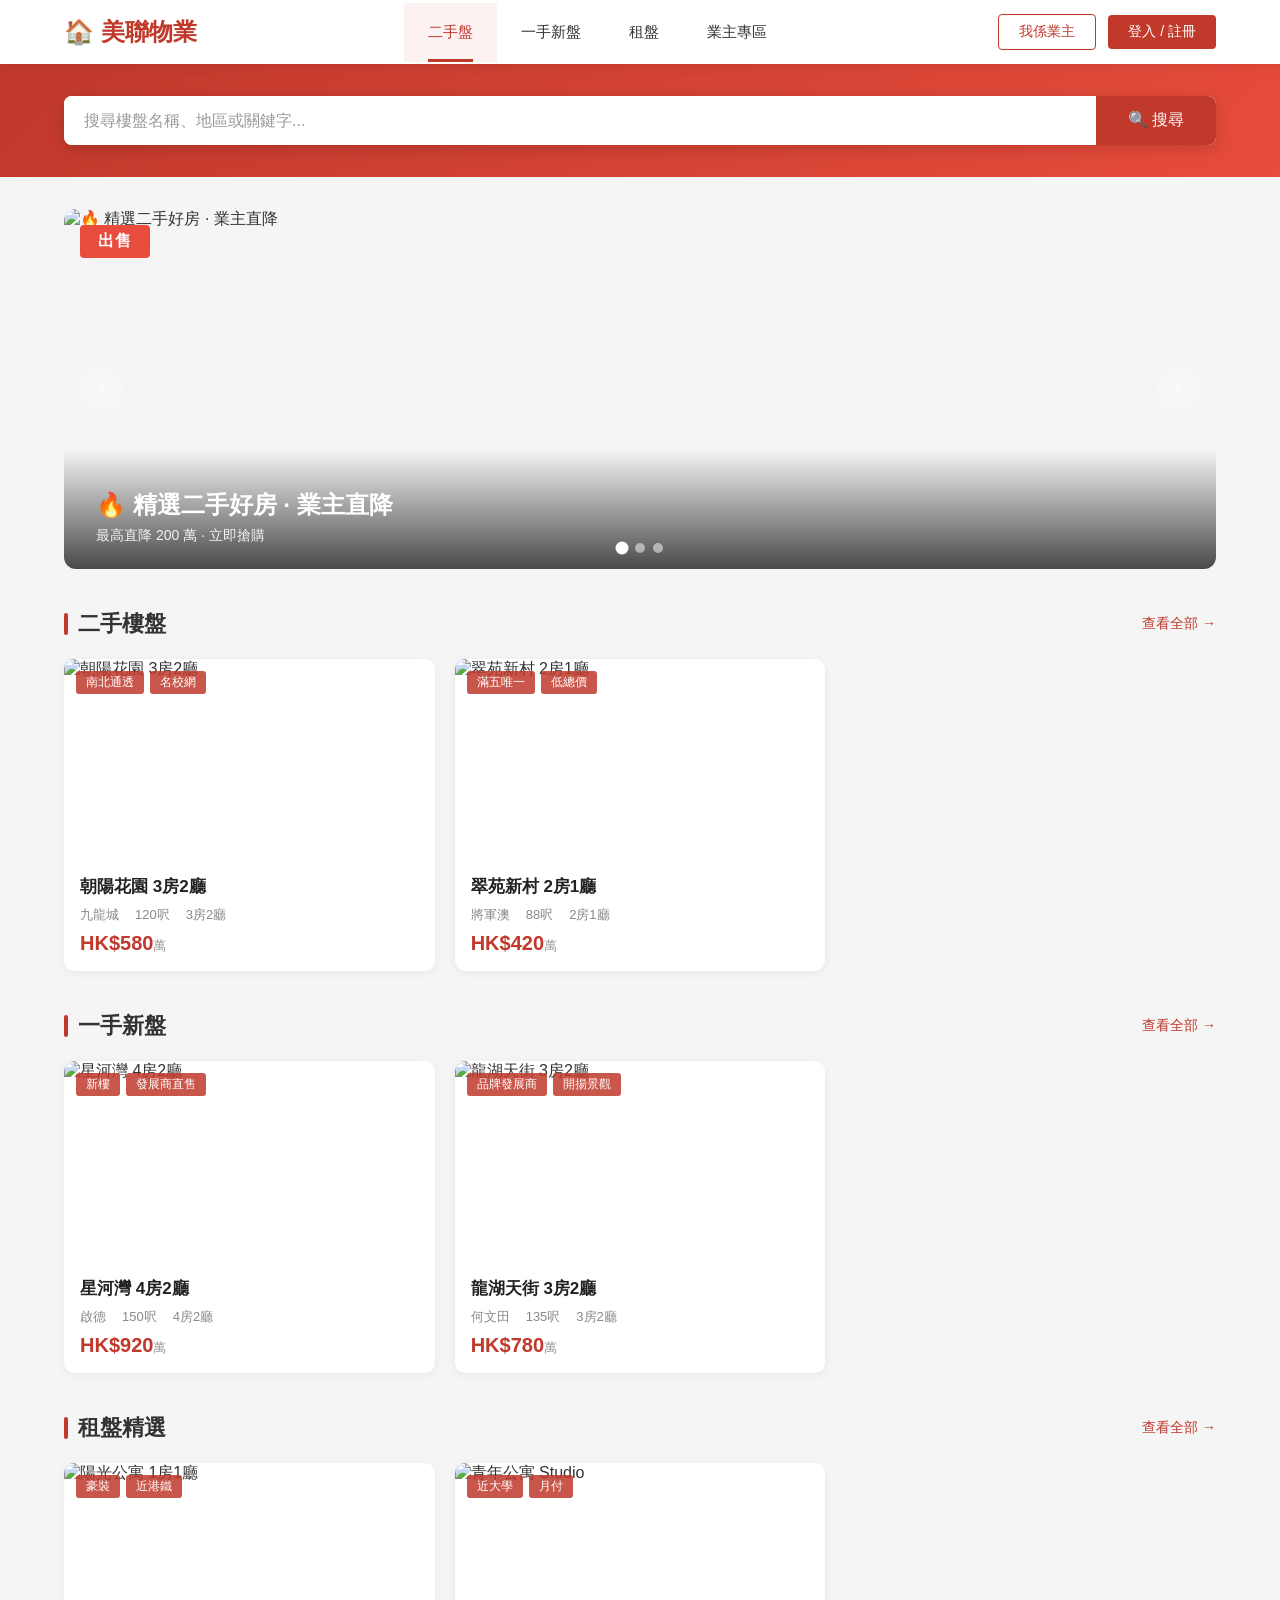
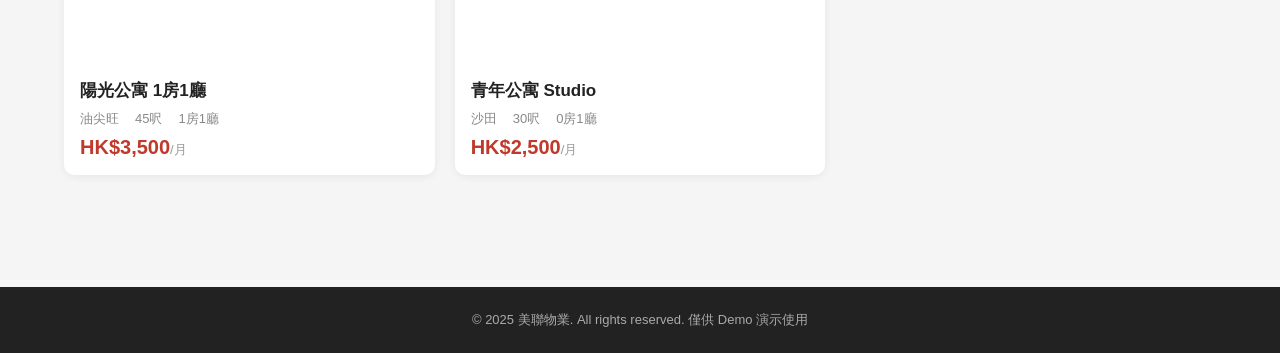
==== index.html @ 7ba90709 "Add files via upload" ====
<!DOCTYPE html>
<html lang="zh-HK">
<head>
  <meta charset="UTF-8">
  <meta name="viewport" content="width=device-width, initial-scale=1.0">
  <title>美聯物業 - 搵好樓，上美聯</title>
  <link rel="stylesheet" href="website.css">
  <script charset="UTF-8" src="./sensorsdata.min.js"></script>
  <script charset="UTF-8">
  var sensors = window['sensorsDataAnalytic201505'];
  sensors.init({
    server_url: 'https://westkdemodatasink.sensorsdata.cn/sa?project=Retail',
    is_track_single_page: true,
    heatmap: {
      clickmap: 'default',   
      scroll_notice_map: 'default'
    },
    use_client_time:true,
    send_type:'beacon',
    show_log:true
  });
  sensors.quick('autoTrack');
  </script>
</head>
<body>
  <header class="header">
    <div class="header-top">
      <a href="#" class="logo">🏠 美聯物業</a>
      <nav>
        <ul class="nav-links">
          <li><a href="#second-hand" class="active">二手盤</a></li>
          <li><a href="#new-property">一手新盤</a></li>
          <li><a href="#rental">租盤</a></li>
          <li><a href="#owner">業主專區</a></li>
        </ul>
      </nav>
      <div class="header-actions">
        <button class="btn-owner">我係業主</button>
        <button class="btn-login" id="loginBtn">登入 / 註冊</button>
      </div>
    </div>
  </header>

  <section class="search-section">
    <div class="search-container">
      <div class="search-box">
        <input type="text" id="searchInput" placeholder="搜尋樓盤名稱、地區或關鍵字...">
        <button id="searchBtn">🔍 搜尋</button>
      </div>
    </div>
    <div class="search-suggestions">
      <div class="suggestions-dropdown" id="suggestionsDropdown"></div>
    </div>
  </section>

  <main class="main-content">
    <section class="banner-section">
      <div class="banner-container" id="bannerContainer">
        <button class="banner-arrow prev" id="bannerPrev">‹</button>
        <button class="banner-arrow next" id="bannerNext">›</button>
        <div class="banner-dots" id="bannerDots"></div>
      </div>
    </section>

    <section class="property-section" id="second-hand">
      <div class="section-header"><h2>二手樓盤</h2><a href="#" class="view-all">查看全部 →</a></div>
      <div class="property-grid" id="secondHandGrid"></div>
    </section>
    <section class="property-section" id="new-property">
      <div class="section-header"><h2>一手新盤</h2><a href="#" class="view-all">查看全部 →</a></div>
      <div class="property-grid" id="newPropertyGrid"></div>
    </section>
    <section class="property-section" id="rental">
      <div class="section-header"><h2>租盤精選</h2><a href="#" class="view-all">查看全部 →</a></div>
      <div class="property-grid" id="rentalGrid"></div>
    </section>
  </main>

  <div class="detail-overlay" id="detailOverlay"><div class="detail-modal" id="detailContent"></div></div>

  <div class="login-overlay" id="loginOverlay">
    <div class="login-modal">
      <h3 id="formTitle">會員登入</h3>
      <p class="subtitle" id="formSubtitle">登入後查看完整樓盤資訊</p>
      <form id="loginForm">
        <div class="form-group"><label>手機號碼</label><input type="tel" id="phone" placeholder="請輸入手機號碼" required></div>
        <div class="form-group"><label>電子郵箱</label><input type="email" id="email" placeholder="請輸入郵箱" required></div>
        <div class="form-group" id="nameGroup" style="display:none"><label>姓名</label><input type="text" id="name" placeholder="請輸入姓名"></div>
        <div class="form-group" id="districtGroup" style="display:none">
          <label>偏好地區</label>
          <select id="district">
            <option value="">請選擇偏好地區</option>
            <option value="九龍城">九龍城</option><option value="啟德">啟德</option><option value="油尖旺">油尖旺</option><option value="將軍澳">將軍澳</option><option value="沙田">沙田</option><option value="何文田">何文田</option>
          </select>
        </div>
        <button type="submit" class="btn-submit" id="submitBtn">登入</button>
      </form>
      <p class="toggle-link" id="toggleText">仲未成為會員？<a id="toggleLink">立即註冊</a></p>
    </div>
  </div>

  <!-- 桌面版通知 Toast -->
  <div class="desktop-toast" id="desktopToast">
    <span class="toast-icon">🔔</span>
    <span class="toast-text"></span>
    <button class="toast-close" id="toastClose">✕</button>
  </div>

  <footer class="footer"><p>© 2025 美聯物業. All rights reserved. 僅供 Demo 演示使用</p></footer>

  <script src="data.js"></script>
  <script src="website.js"></script>
</body>
</html>
---- website.css ----
/* ========== 桌面版樣式 ========== */
* { margin: 0; padding: 0; box-sizing: border-box; }
body {
  font-family: -apple-system, BlinkMacSystemFont, 'Segoe UI', 'PingFang SC', 'Microsoft YaHei', 'Noto Sans HK', sans-serif;
  background: #f5f5f5; color: #333; min-width: 1024px;
}

/* 吸頂導航 */
.header { position: sticky; top: 0; z-index: 1000; background: #fff; box-shadow: 0 2px 12px rgba(0,0,0,0.08); }
.header-top { display: flex; align-items: center; justify-content: space-between; max-width: 1200px; margin: 0 auto; padding: 0 24px; height: 64px; }
.logo { font-size: 24px; font-weight: 700; color: #c0392b; text-decoration: none; }
.nav-links { display: flex; gap: 0; list-style: none; }
.nav-links a { display: block; padding: 20px 24px; color: #333; text-decoration: none; font-size: 15px; font-weight: 500; transition: 0.2s; position: relative; }
.nav-links a:hover, .nav-links a.active { color: #c0392b; background: #fdf2f2; }
.nav-links a::after { content: ''; position: absolute; bottom: 0; left: 24px; right: 24px; height: 3px; background: #c0392b; transform: scaleX(0); transition: 0.2s; }
.nav-links a:hover::after, .nav-links a.active::after { transform: scaleX(1); }
.header-actions { display: flex; align-items: center; gap: 12px; }
.btn-login { padding: 8px 20px; background: #c0392b; color: #fff; border: none; border-radius: 4px; font-size: 14px; cursor: pointer; }
.btn-login:hover { background: #a93226; }
.btn-login.logged-in { background: #27ae60; }
.btn-owner { padding: 8px 20px; background: transparent; color: #c0392b; border: 1px solid #c0392b; border-radius: 4px; font-size: 14px; cursor: pointer; }
.btn-owner:hover { background: #fdf2f2; }

/* 搜尋區域 */
.search-section { background: linear-gradient(135deg, #c0392b 0%, #e74c3c 100%); padding: 32px 0; }
.search-container { max-width: 1200px; margin: 0 auto; padding: 0 24px; }
.search-box { display: flex; background: #fff; border-radius: 8px; overflow: hidden; box-shadow: 0 4px 16px rgba(0,0,0,0.15); }
.search-box input { flex: 1; padding: 14px 20px; border: none; outline: none; font-size: 16px; }
.search-box input::placeholder { color: #999; }
.search-box button { padding: 14px 32px; background: #c0392b; color: #fff; border: none; font-size: 16px; cursor: pointer; }
.search-box button:hover { background: #a93226; }
.search-suggestions { max-width: 1200px; margin: 0 auto; padding: 0 24px; position: relative; }
.suggestions-dropdown { position: absolute; top: 8px; left: 24px; right: 24px; background: #fff; border-radius: 8px; box-shadow: 0 8px 24px rgba(0,0,0,0.15); display: none; z-index: 100; overflow: hidden; }
.suggestions-dropdown.show { display: block; }
.suggestion-item { padding: 12px 20px; cursor: pointer; font-size: 14px; border-bottom: 1px solid #f0f0f0; }
.suggestion-item:hover { background: #fdf2f2; color: #c0392b; }

/* 主內容 */
.main-content { max-width: 1200px; margin: 0 auto; padding: 32px 24px; }

/* Banner 輪播 */
.banner-section { margin-bottom: 40px; }
.banner-container { position: relative; border-radius: 12px; overflow: hidden; height: 360px; }
.banner-slide { position: absolute; top: 0; left: 0; width: 100%; height: 100%; opacity: 0; transition: opacity 0.6s; cursor: pointer; }
.banner-slide.active { opacity: 1; }
.banner-slide img { width: 100%; height: 100%; object-fit: cover; }

/* 出售 / 租賃標籤 */
.banner-tag {
  position: absolute;
  top: 16px;
  left: 16px;
  padding: 6px 18px;
  border-radius: 4px;
  font-size: 16px;
  font-weight: 700;
  color: #fff;
  z-index: 5;
  letter-spacing: 1px;
}
.banner-tag.sale { background: #e74c3c; }
.banner-tag.rent { background: #2980b9; }

.banner-caption { position: absolute; bottom: 0; left: 0; right: 0; padding: 40px 32px 24px; background: linear-gradient(transparent, rgba(0,0,0,0.7)); color: #fff; }
.banner-caption h3 { font-size: 24px; margin-bottom: 6px; }
.banner-caption p { font-size: 14px; opacity: 0.9; }
.banner-arrow { position: absolute; top: 50%; transform: translateY(-50%); width: 44px; height: 44px; background: rgba(255,255,255,0.2); backdrop-filter: blur(4px); border: none; border-radius: 50%; color: #fff; font-size: 18px; cursor: pointer; z-index: 10; }
.banner-arrow:hover { background: rgba(255,255,255,0.4); }
.banner-arrow.prev { left: 16px; }
.banner-arrow.next { right: 16px; }
.banner-dots { position: absolute; bottom: 16px; left: 50%; transform: translateX(-50%); display: flex; gap: 8px; z-index: 10; }
.banner-dot { width: 10px; height: 10px; border-radius: 50%; background: rgba(255,255,255,0.5); border: none; cursor: pointer; }
.banner-dot.active { background: #fff; transform: scale(1.3); }

/* 板塊標題 */
.section-header { display: flex; align-items: center; justify-content: space-between; margin-bottom: 20px; }
.section-header h2 { font-size: 22px; font-weight: 600; position: relative; padding-left: 14px; }
.section-header h2::before { content: ''; position: absolute; left: 0; top: 4px; bottom: 4px; width: 4px; background: #c0392b; border-radius: 2px; }
.section-header .view-all { color: #c0392b; text-decoration: none; font-size: 14px; }
.section-header .view-all:hover { text-decoration: underline; }

/* 樓盤列表 */
.property-section { margin-bottom: 40px; }
.property-grid { display: grid; grid-template-columns: repeat(3, 1fr); gap: 20px; }
.property-card { background: #fff; border-radius: 10px; overflow: hidden; box-shadow: 0 2px 8px rgba(0,0,0,0.06); cursor: pointer; transition: transform 0.2s, box-shadow 0.2s; }
.property-card:hover { transform: translateY(-4px); box-shadow: 0 8px 24px rgba(0,0,0,0.12); }
.property-card .card-image { position: relative; height: 200px; overflow: hidden; }
.property-card .card-image img { width: 100%; height: 100%; object-fit: cover; transition: 0.3s; }
.property-card:hover .card-image img { transform: scale(1.05); }
.property-card .card-tags { position: absolute; top: 12px; left: 12px; display: flex; gap: 6px; }
.property-card .card-tags span { padding: 3px 10px; background: rgba(192,57,43,0.85); color: #fff; font-size: 12px; border-radius: 3px; }
.property-card .card-body { padding: 16px; }
.property-card .card-body h4 { font-size: 17px; font-weight: 600; margin-bottom: 8px; color: #222; }
.property-card .card-body .card-meta { display: flex; gap: 16px; color: #888; font-size: 13px; margin-bottom: 8px; }
.property-card .card-body .card-price { font-size: 20px; font-weight: 700; color: #c0392b; }
.property-card .card-body .card-price .unit { font-size: 13px; font-weight: 400; color: #999; }

/* 詳情彈窗 */
.detail-overlay { position: fixed; top: 0; left: 0; right: 0; bottom: 0; background: rgba(0,0,0,0.6); z-index: 2000; display: none; align-items: center; justify-content: center; }
.detail-overlay.show { display: flex; }
.detail-modal { background: #fff; border-radius: 12px; width: 700px; max-height: 80vh; overflow-y: auto; position: relative; animation: slideUp 0.3s ease; }
@keyframes slideUp { from { opacity: 0; transform: translateY(30px); } to { opacity: 1; transform: translateY(0); } }
.detail-modal .modal-close { position: absolute; top: 16px; right: 16px; width: 36px; height: 36px; background: rgba(0,0,0,0.5); border: none; border-radius: 50%; color: #fff; font-size: 20px; cursor: pointer; z-index: 10; }
.detail-modal .modal-image img { width: 100%; height: 300px; object-fit: cover; }
.detail-modal .modal-body { padding: 24px; }
.detail-modal .modal-body h2 { font-size: 22px; margin-bottom: 12px; }
.detail-modal .modal-body .price { font-size: 28px; font-weight: 700; color: #c0392b; margin-bottom: 16px; }
.detail-modal .modal-body .meta-grid { display: grid; grid-template-columns: repeat(4, 1fr); gap: 12px; padding: 16px; background: #f9f9f9; border-radius: 8px; margin-bottom: 16px; }
.detail-modal .modal-body .meta-item { text-align: center; }
.detail-modal .modal-body .meta-item .label { font-size: 12px; color: #999; margin-bottom: 4px; }
.detail-modal .modal-body .meta-item .value { font-size: 18px; font-weight: 600; color: #333; }
.detail-modal .modal-body .description { color: #666; line-height: 1.8; font-size: 14px; }
.detail-modal .modal-body .btn-contact { display: block; width: 100%; margin-top: 20px; padding: 14px; background: #c0392b; color: #fff; border: none; border-radius: 8px; font-size: 16px; cursor: pointer; }
.detail-modal .modal-body .btn-contact:hover { background: #a93226; }

/* 登入彈窗 */
.login-overlay { position: fixed; top: 0; left: 0; right: 0; bottom: 0; background: rgba(0,0,0,0.6); z-index: 3000; display: none; align-items: center; justify-content: center; }
.login-overlay.show { display: flex; }
.login-modal { background: #fff; border-radius: 12px; width: 420px; padding: 32px; animation: slideUp 0.3s ease; }
.login-modal h3 { font-size: 20px; text-align: center; margin-bottom: 8px; }
.login-modal .subtitle { text-align: center; color: #999; font-size: 13px; margin-bottom: 24px; }
.login-modal .form-group { margin-bottom: 16px; }
.login-modal .form-group label { display: block; font-size: 13px; color: #666; margin-bottom: 6px; }
.login-modal .form-group input, .login-modal .form-group select { width: 100%; padding: 10px 14px; border: 1px solid #ddd; border-radius: 6px; font-size: 14px; outline: none; }
.login-modal .form-group input:focus, .login-modal .form-group select:focus { border-color: #c0392b; }
.login-modal .btn-submit { width: 100%; padding: 12px; background: #c0392b; color: #fff; border: none; border-radius: 6px; font-size: 16px; cursor: pointer; margin-top: 8px; }
.login-modal .btn-submit:hover { background: #a93226; }
.login-modal .toggle-link { text-align: center; margin-top: 16px; font-size: 13px; color: #999; }
.login-modal .toggle-link a { color: #c0392b; cursor: pointer; text-decoration: none; }
.login-modal .toggle-link a:hover { text-decoration: underline; }

/* 桌面版通知 Toast */
.desktop-toast {
  position: fixed; top: 20px; left: 50%; transform: translateX(-50%) translateY(-120px);
  background: #fff; color: #333; padding: 16px 28px; border-radius: 8px;
  box-shadow: 0 8px 30px rgba(0,0,0,0.18); z-index: 9999; font-size: 15px;
  display: flex; align-items: center; gap: 12px; max-width: 600px; width: 90%;
  transition: transform 0.35s cubic-bezier(0.21, 1.02, 0.58, 1);
  border-left: 5px solid #c0392b;
}
.desktop-toast.show { transform: translateX(-50%) translateY(0); }
.desktop-toast .toast-icon { font-size: 24px; flex-shrink: 0; }
.desktop-toast .toast-close { margin-left: auto; background: none; border: none; font-size: 18px; cursor: pointer; color: #999; padding: 0 4px; }
.desktop-toast .toast-close:hover { color: #333; }

.footer { background: #222; color: #aaa; text-align: center; padding: 24px; font-size: 13px; margin-top: 40px; }
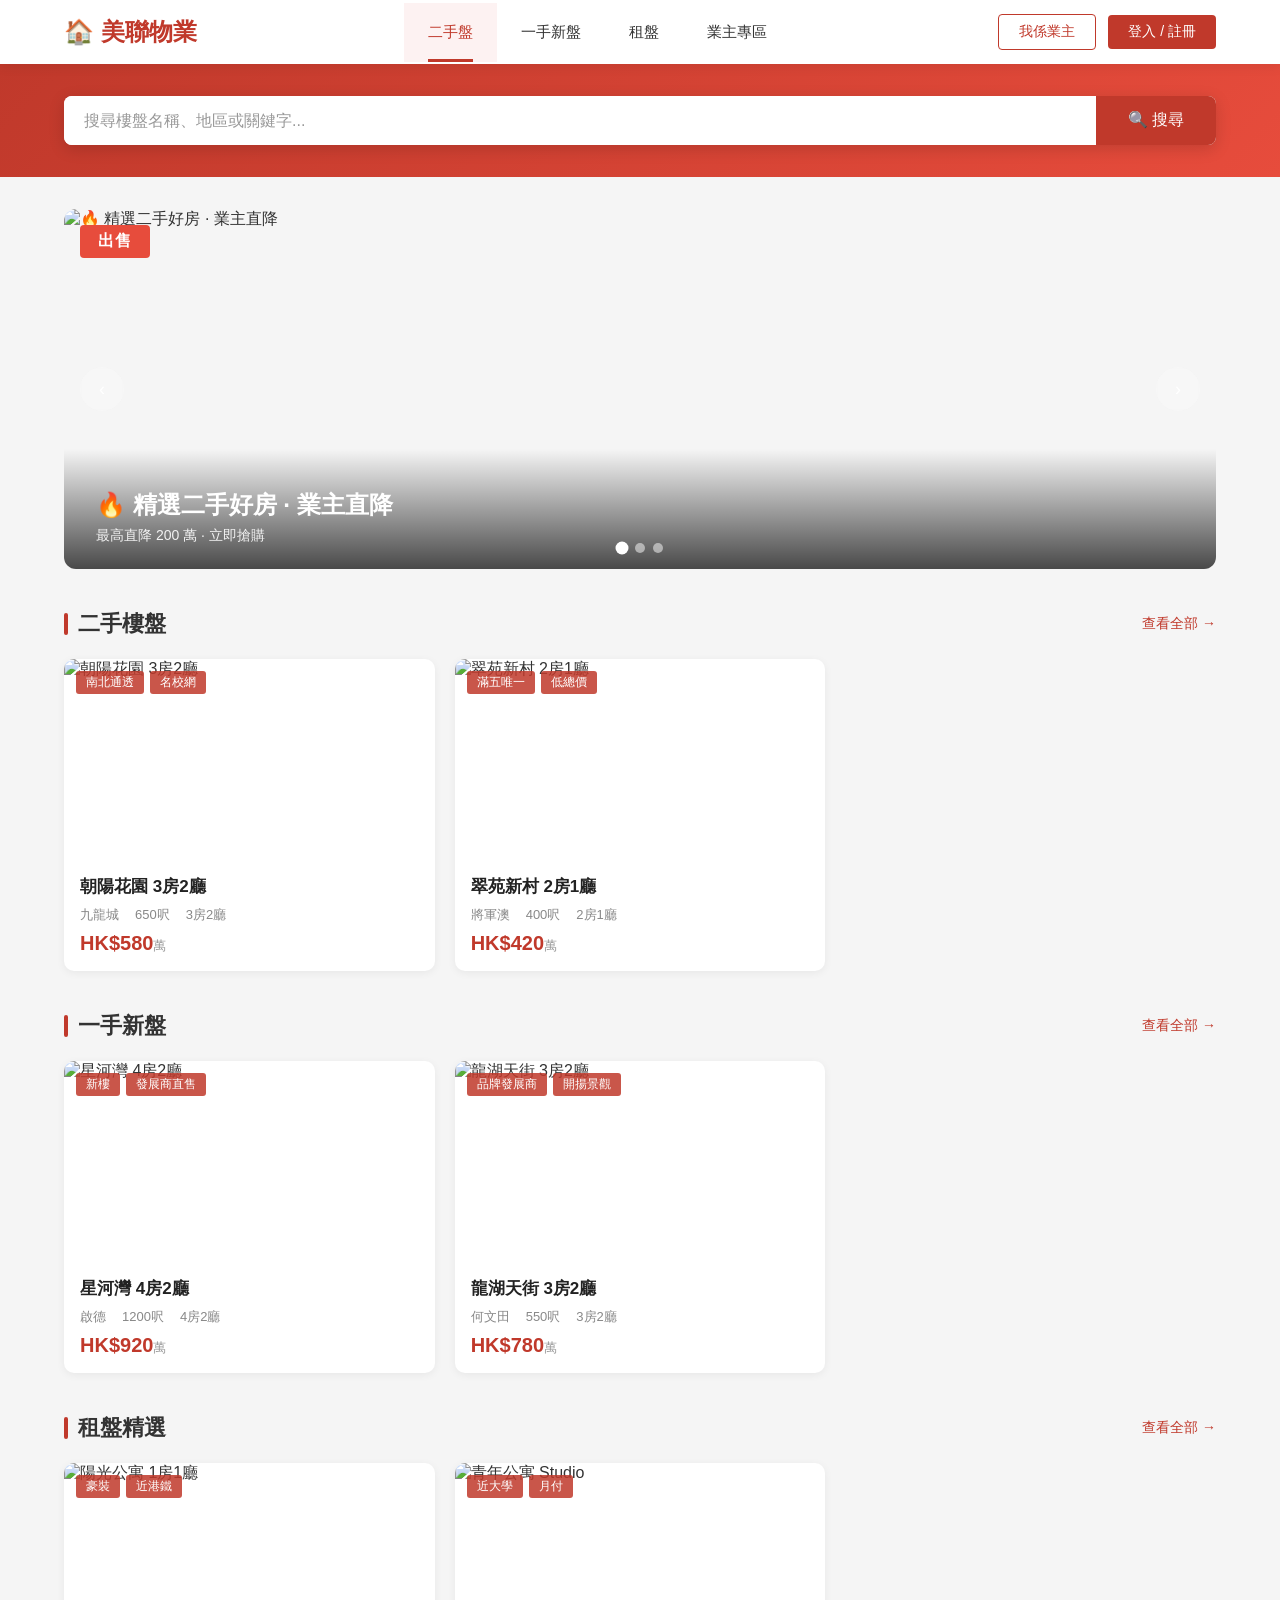
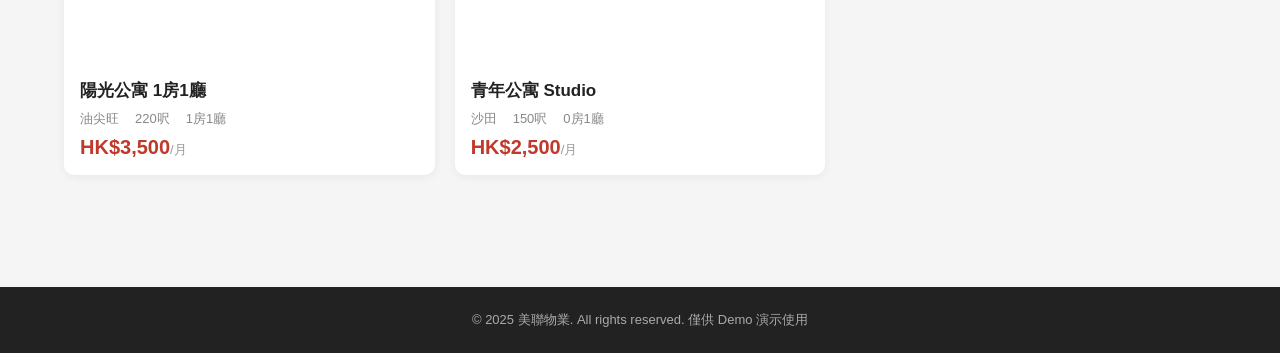
==== commit 49e8ff54: "Update index.html" ====
--- a/index.html
+++ b/index.html
@@ -111,4 +111,4 @@
   <script src="data.js"></script>
   <script src="website.js"></script>
 </body>
-</html>+</html>
